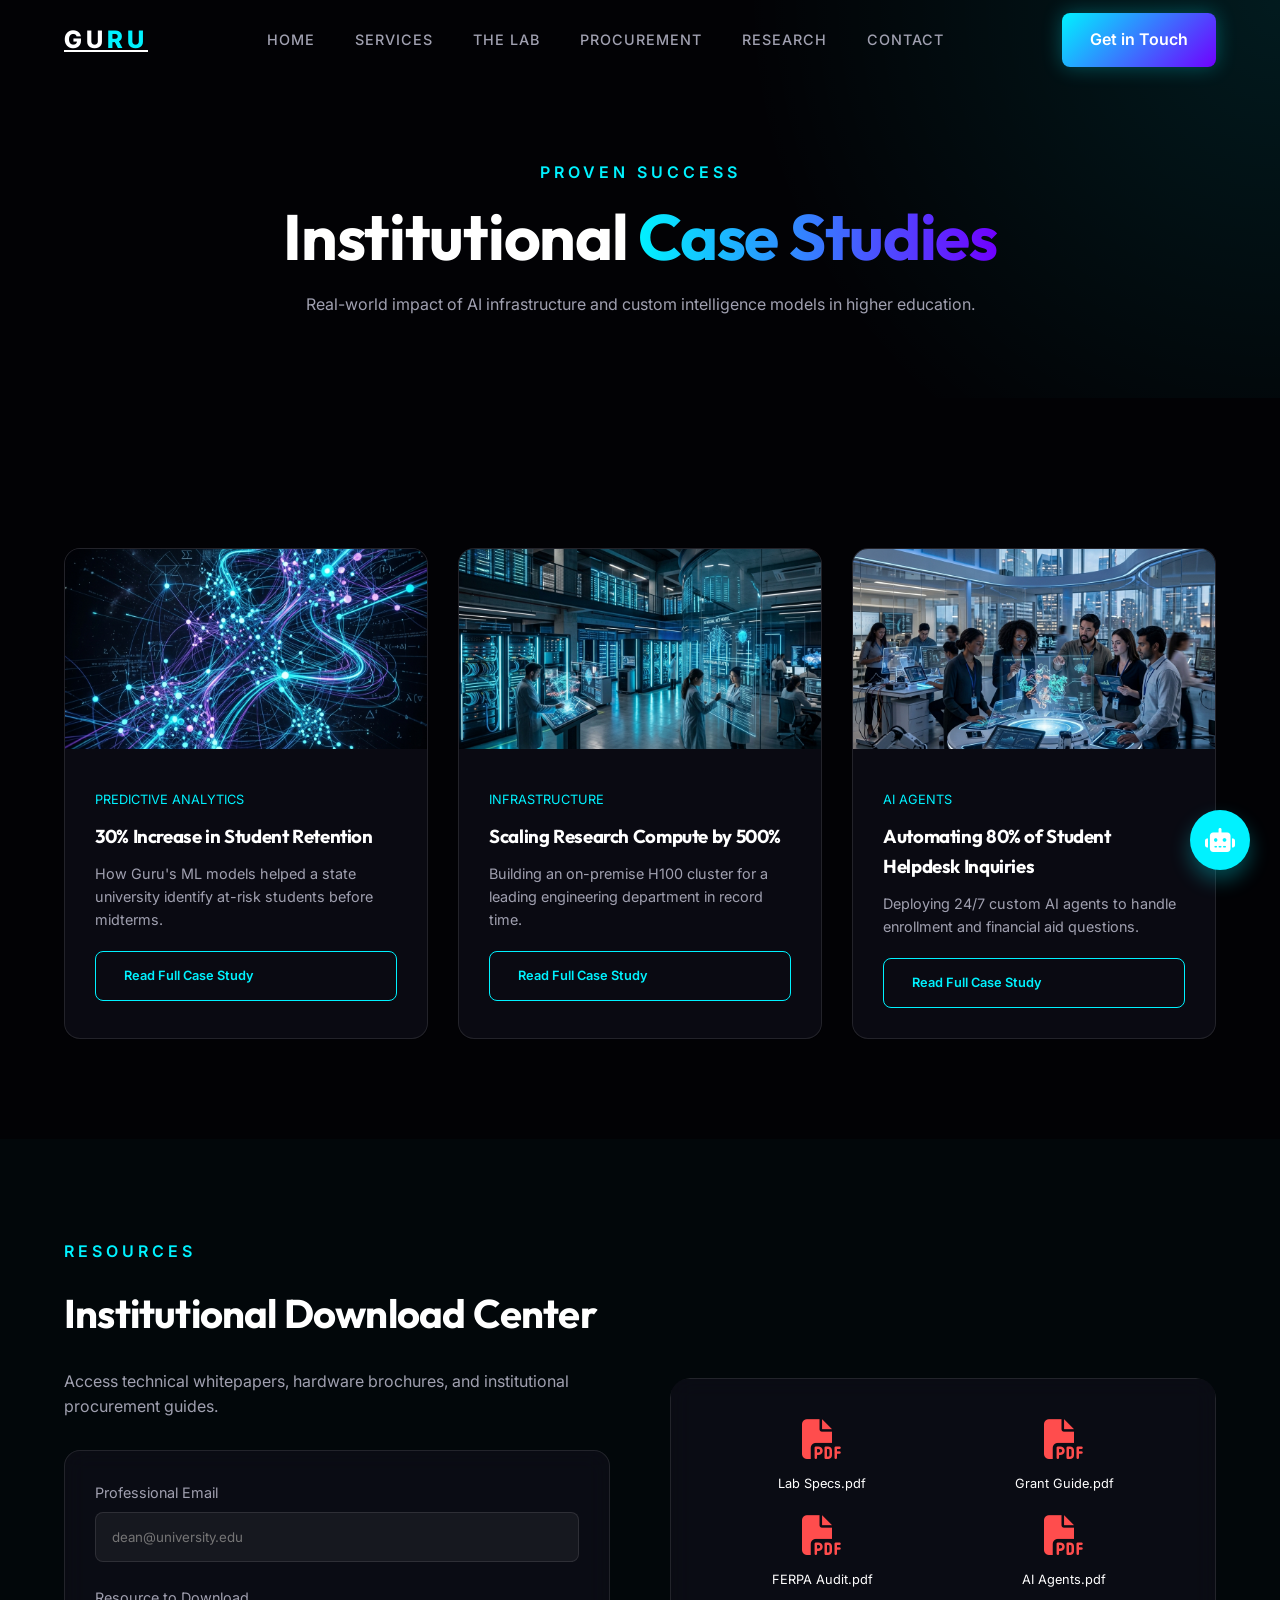
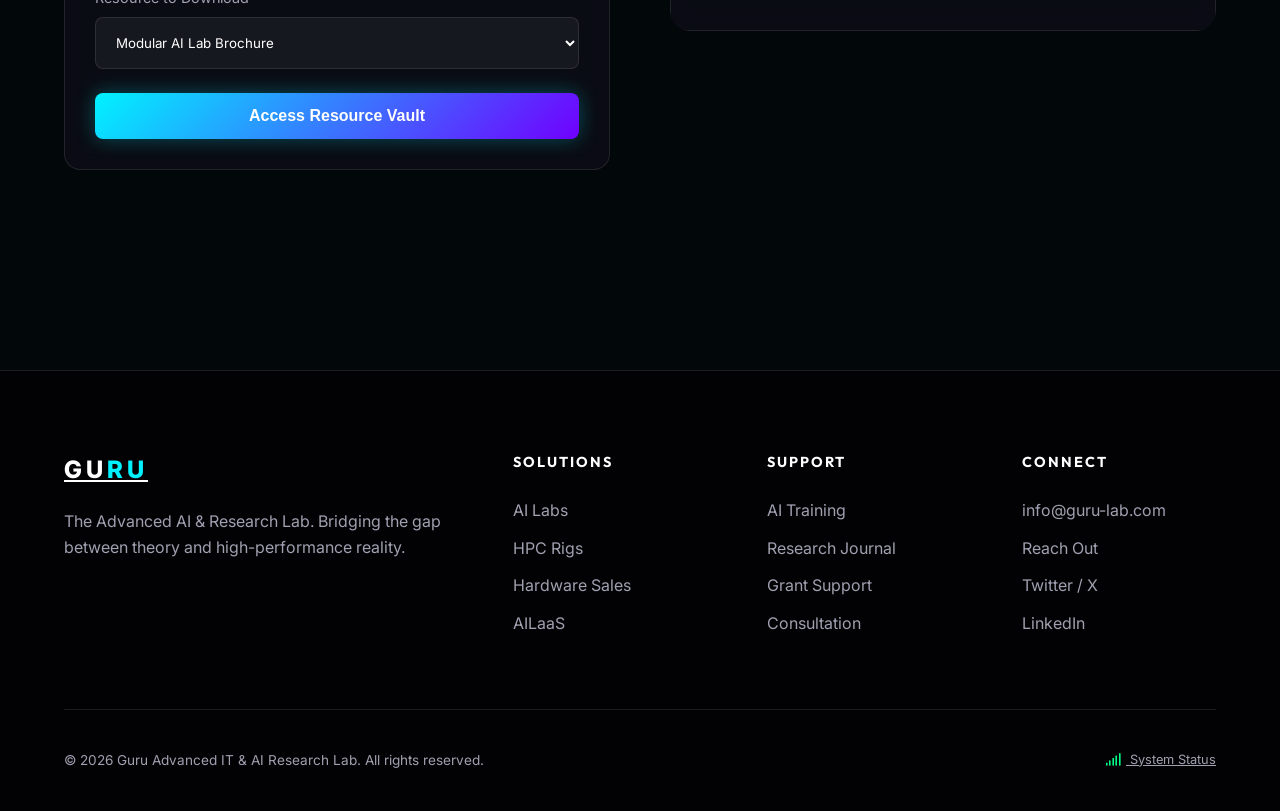
==== case-studies.html @ ab7b21ba "Initial commit: Guru AI & Research Lab Enterprise Platform" ====
<!DOCTYPE html>
<html lang="en">
<head>
    <meta charset="UTF-8">
    <meta name="viewport" content="width=device-width, initial-scale=1.0">
    <title>Case Studies | GURU AI & Research Lab</title>
    <link rel="preconnect" href="https://fonts.googleapis.com">
    <link rel="preconnect" href="https://fonts.gstatic.com" crossorigin>
    <link href="https://fonts.googleapis.com/css2?family=Inter:wght@300;400;500;600&family=Outfit:wght@500;600;700;800&display=swap" rel="stylesheet">
    <link rel="stylesheet" href="https://cdnjs.cloudflare.com/ajax/libs/font-awesome/6.4.0/css/all.min.css">
    <link rel="stylesheet" href="style.css">
</head>
<body>

    <!-- Navigation -->
    <nav class="scrolled">
        <div class="container">
            <a href="index.html" class="logo">GU<span>RU</span></a>
            <ul class="nav-links">
                <li><a href="index.html">Home</a></li>
                <li><a href="services.html">Services</a></li>
                <li><a href="lab.html">The Lab</a></li>
                <li><a href="procurement.html">Procurement</a></li>
                <li><a href="research.html">Research</a></li>
                <li><a href="contact.html">Contact</a></li>
            </ul>
            <a href="contact.html" class="btn btn-primary">Get in Touch</a>
        </div>
    </nav>

    <!-- Hero -->
    <section class="subpage-hero">
        <div class="container">
            <div class="reveal active">
                <span class="hero-tagline">Proven Success</span>
                <h1>Institutional <span>Case Studies</span></h1>
                <p style="color: var(--text-secondary); max-width: 700px; margin: 0 auto;">
                    Real-world impact of AI infrastructure and custom intelligence models in higher education.
                </p>
            </div>
        </div>
    </section>

    <!-- Case Studies Grid -->
    <section class="section">
        <div class="container">
            <div class="services-grid">
                <!-- Case 1 -->
                <div class="glass reveal" style="padding: 0; overflow: hidden;">
                    <img src="guru_ai_research_1778863676596.png" alt="University Retention" style="width: 100%; height: 200px; object-fit: cover;">
                    <div style="padding: 30px;">
                        <span style="color: var(--accent-blue); font-size: 0.8rem; text-transform: uppercase;">Predictive Analytics</span>
                        <h3 style="margin: 10px 0;">30% Increase in Student Retention</h3>
                        <p style="color: var(--text-secondary); font-size: 0.9rem; margin-bottom: 20px;">
                            How Guru's ML models helped a state university identify at-risk students before midterms.
                        </p>
                        <a href="#" class="btn btn-outline" style="width: 100%; font-size: 0.8rem;">Read Full Case Study</a>
                    </div>
                </div>

                <!-- Case 2 -->
                <div class="glass reveal" style="padding: 0; overflow: hidden;">
                    <img src="guru_hero_lab_1778863642783.png" alt="HPC Cluster" style="width: 100%; height: 200px; object-fit: cover;">
                    <div style="padding: 30px;">
                        <span style="color: var(--accent-blue); font-size: 0.8rem; text-transform: uppercase;">Infrastructure</span>
                        <h3 style="margin: 10px 0;">Scaling Research Compute by 500%</h3>
                        <p style="color: var(--text-secondary); font-size: 0.9rem; margin-bottom: 20px;">
                            Building an on-premise H100 cluster for a leading engineering department in record time.
                        </p>
                        <a href="#" class="btn btn-outline" style="width: 100%; font-size: 0.8rem;">Read Full Case Study</a>
                    </div>
                </div>

                <!-- Case 3 -->
                <div class="glass reveal" style="padding: 0; overflow: hidden;">
                    <img src="guru_ai_training_1778864810027.png" alt="AI Agents" style="width: 100%; height: 200px; object-fit: cover;">
                    <div style="padding: 30px;">
                        <span style="color: var(--accent-blue); font-size: 0.8rem; text-transform: uppercase;">AI Agents</span>
                        <h3 style="margin: 10px 0;">Automating 80% of Student Helpdesk Inquiries</h3>
                        <p style="color: var(--text-secondary); font-size: 0.9rem; margin-bottom: 20px;">
                            Deploying 24/7 custom AI agents to handle enrollment and financial aid questions.
                        </p>
                        <a href="#" class="btn btn-outline" style="width: 100%; font-size: 0.8rem;">Read Full Case Study</a>
                    </div>
                </div>
            </div>
        </div>
    </section>

    <!-- Institutional Download Center -->
    <section class="section" style="background: rgba(0, 242, 255, 0.02);">
        <div class="container">
            <div class="feature-row">
                <div class="feature-content reveal">
                    <span class="hero-tagline">Resources</span>
                    <h2>Institutional <span>Download Center</span></h2>
                    <p style="color: var(--text-secondary); margin-bottom: 30px;">
                        Access technical whitepapers, hardware brochures, and institutional procurement guides.
                    </p>
                    <form class="glass" style="padding: 30px;">
                        <div class="form-group">
                            <label>Professional Email</label>
                            <input type="email" class="form-control" placeholder="dean@university.edu" required>
                        </div>
                        <div class="form-group">
                            <label>Resource to Download</label>
                            <select class="form-control">
                                <option>Modular AI Lab Brochure</option>
                                <option>HPC Cluster Specs (H100/A100)</option>
                                <option>FERPA Compliance Whitepaper</option>
                                <option>Predictive Analytics Methodology</option>
                            </select>
                        </div>
                        <button type="submit" class="btn btn-primary" style="width: 100%;">Access Resource Vault</button>
                    </form>
                </div>
                <div class="feature-image reveal">
                    <div class="glass" style="padding: 40px; display: grid; grid-template-columns: 1fr 1fr; gap: 20px;">
                        <div style="text-align: center;">
                            <i class="fa-solid fa-file-pdf" style="font-size: 40px; color: #ff4d4d; margin-bottom: 15px;"></i>
                            <p style="font-size: 0.8rem;">Lab Specs.pdf</p>
                        </div>
                        <div style="text-align: center;">
                            <i class="fa-solid fa-file-pdf" style="font-size: 40px; color: #ff4d4d; margin-bottom: 15px;"></i>
                            <p style="font-size: 0.8rem;">Grant Guide.pdf</p>
                        </div>
                        <div style="text-align: center;">
                            <i class="fa-solid fa-file-pdf" style="font-size: 40px; color: #ff4d4d; margin-bottom: 15px;"></i>
                            <p style="font-size: 0.8rem;">FERPA Audit.pdf</p>
                        </div>
                        <div style="text-align: center;">
                            <i class="fa-solid fa-file-pdf" style="font-size: 40px; color: #ff4d4d; margin-bottom: 15px;"></i>
                            <p style="font-size: 0.8rem;">AI Agents.pdf</p>
                        </div>
                    </div>
                </div>
            </div>
        </div>
    </section>

    <!-- Footer -->
    <footer>
        <div class="container">
            <div class="footer-grid">
                <div class="footer-brand">
                    <a href="index.html" class="logo">GU<span>RU</span></a>
                    <p>The Advanced AI & Research Lab. Bridging the gap between theory and high-performance reality.</p>
                </div>
                <div class="footer-links">
                    <h4>Solutions</h4>
                    <ul>
                        <li><a href="services.html">AI Labs</a></li>
                        <li><a href="lab.html">HPC Rigs</a></li>
                        <li><a href="procurement.html">Hardware Sales</a></li>
                        <li><a href="services.html">AILaaS</a></li>
                    </ul>
                </div>
                <div class="footer-links">
                    <h4>Support</h4>
                    <ul>
                        <li><a href="services.html">AI Training</a></li>
                        <li><a href="research.html">Research Journal</a></li>
                        <li><a href="services.html">Grant Support</a></li>
                        <li><a href="contact.html">Consultation</a></li>
                    </ul>
                </div>
                <div class="footer-links">
                    <h4>Connect</h4>
                    <ul>
                        <li><a href="mailto:info@guru-lab.com">info@guru-lab.com</a></li>
                        <li><a href="contact.html">Reach Out</a></li>
                        <li><a href="#">Twitter / X</a></li>
                        <li><a href="#">LinkedIn</a></li>
                    </ul>
                </div>
            </div>
            <div class="footer-bottom">
                <p>&copy; 2026 Guru Advanced IT & AI Research Lab. All rights reserved.</p>
                <a href="status.html" style="color: var(--text-secondary); font-size: 0.8rem;"><i class="fa-solid fa-signal" style="color: #00ff88; margin-right: 5px;"></i> System Status</a>
            </div>
        </div>
    </footer>

    <script src="main.js"></script>
</body>
</html>
---- style.css ----
/* 
    GURU AI & RESEARCH LAB - DESIGN SYSTEM
    A sophisticated, dark-themed design for advanced IT & AI solutions.
*/

:root {
    /* Colors */
    --bg-main: #020205;
    --bg-card: rgba(15, 15, 25, 0.7);
    --accent-blue: #00f2ff;
    --accent-cyan: #00d1ff;
    --accent-purple: #7000ff;
    --text-primary: #ffffff;
    --text-secondary: #a0a0b0;
    --glass-border: rgba(255, 255, 255, 0.1);
    --nav-height: 80px;
    
    /* Typography */
    --font-heading: 'Outfit', sans-serif;
    --font-body: 'Inter', sans-serif;
}

* {
    margin: 0;
    padding: 0;
    box-sizing: border-box;
}

body {
    background-color: var(--bg-main);
    color: var(--text-primary);
    font-family: var(--font-body);
    line-height: 1.6;
    overflow-x: hidden;
}

h1, h2, h3, h4, .brand {
    font-family: var(--font-heading);
    letter-spacing: -0.02em;
}

/* Glassmorphism Utility */
.glass {
    background: var(--bg-card);
    backdrop-filter: blur(12px);
    -webkit-backdrop-filter: blur(12px);
    border: 1px solid var(--glass-border);
    border-radius: 16px;
}

/* Layout Utilities */
.container {
    max-width: 1200px;
    margin: 0 auto;
    padding: 0 24px;
}

.section {
    padding: 100px 0;
}

/* Animations */
@keyframes fadeIn {
    from { opacity: 0; transform: translateY(20px); }
    to { opacity: 1; transform: translateY(0); }
}

.reveal {
    opacity: 0;
    transform: translateY(30px);
    transition: all 0.8s cubic-bezier(0.2, 0.8, 0.2, 1);
}

.reveal.active {
    opacity: 1;
    transform: translateY(0);
}

/* Buttons */
.btn {
    display: inline-block;
    padding: 14px 28px;
    border-radius: 8px;
    text-decoration: none;
    font-weight: 600;
    transition: all 0.3s ease;
    cursor: pointer;
    border: none;
    font-size: 1rem;
}

.btn-primary {
    background: linear-gradient(135deg, var(--accent-blue), var(--accent-purple));
    color: white;
    box-shadow: 0 0 20px rgba(0, 242, 255, 0.3);
}

.btn-primary:hover {
    transform: translateY(-2px);
    box-shadow: 0 0 30px rgba(0, 242, 255, 0.5);
}

.btn-outline {
    background: transparent;
    border: 1px solid var(--accent-blue);
    color: var(--accent-blue);
}

.btn-outline:hover {
    background: rgba(0, 242, 255, 0.1);
    transform: translateY(-2px);
}

/* Navigation */
nav {
    position: fixed;
    top: 0;
    left: 0;
    right: 0;
    height: var(--nav-height);
    z-index: 1000;
    transition: all 0.3s ease;
    display: flex;
    align-items: center;
}

nav.scrolled {
    background: rgba(2, 2, 5, 0.8);
    backdrop-filter: blur(10px);
    border-bottom: 1px solid var(--glass-border);
}

nav .container {
    display: flex;
    justify-content: space-between;
    align-items: center;
    width: 100%;
}

.logo {
    font-size: 24px;
    font-weight: 800;
    text-transform: uppercase;
    letter-spacing: 4px;
    color: var(--text-primary);
}

.logo span {
    color: var(--accent-blue);
}

.nav-links {
    display: flex;
    gap: 40px;
    list-style: none;
}

.nav-links a {
    text-decoration: none;
    color: var(--text-secondary);
    font-weight: 500;
    transition: color 0.3s ease;
    font-size: 0.9rem;
    text-transform: uppercase;
    letter-spacing: 1px;
}

.nav-links a:hover, .nav-links a.active {
    color: var(--accent-blue);
}

.nav-links a.active::after {
    content: '';
    position: absolute;
    bottom: -5px;
    left: 0;
    width: 100%;
    height: 2px;
    background: var(--accent-blue);
    box-shadow: 0 0 10px var(--accent-blue);
}

.nav-links a {
    position: relative;
}

/* Mobile Toggle */
.mobile-toggle {
    display: none;
    font-size: 24px;
    color: white;
    cursor: pointer;
    z-index: 1001;
}

/* Hero Section */
#hero {
    height: 100vh;
    display: flex;
    align-items: center;
    position: relative;
    overflow: hidden;
}

.hero-bg {
    position: absolute;
    top: 0;
    left: 0;
    width: 100%;
    height: 100%;
    z-index: -1;
}

.hero-bg img {
    width: 100%;
    height: 100%;
    object-fit: cover;
    opacity: 0.5;
}

.hero-overlay {
    position: absolute;
    top: 0;
    left: 0;
    width: 100%;
    height: 100%;
    background: radial-gradient(circle at center, transparent, var(--bg-main) 90%);
    z-index: 0;
}

.hero-content {
    position: relative;
    z-index: 1;
    max-width: 800px;
}

.hero-tagline {
    color: var(--accent-blue);
    text-transform: uppercase;
    letter-spacing: 4px;
    font-weight: 600;
    margin-bottom: 16px;
    display: block;
}

h1 {
    font-size: 4.5rem;
    line-height: 1.1;
    margin-bottom: 24px;
}

h1 span {
    background: linear-gradient(to right, var(--accent-blue), var(--accent-purple));
    -webkit-background-clip: text;
    -webkit-text-fill-color: transparent;
}

.hero-description {
    font-size: 1.25rem;
    color: var(--text-secondary);
    margin-bottom: 40px;
    max-width: 600px;
}

/* Services Grid */
.services-grid {
    display: grid;
    grid-template-columns: repeat(auto-fit, minmax(300px, 1fr));
    gap: 30px;
    margin-top: 50px;
}

.service-card {
    padding: 40px;
    transition: all 0.4s ease;
    position: relative;
    overflow: hidden;
}

.service-card:hover {
    transform: translateY(-10px);
    border-color: var(--accent-blue);
    box-shadow: 0 10px 30px rgba(0, 242, 255, 0.1);
}

.service-card i {
    font-size: 40px;
    color: var(--accent-blue);
    margin-bottom: 24px;
    display: block;
}

.service-card h3 {
    font-size: 1.5rem;
    margin-bottom: 16px;
}

.service-card ul {
    list-style: none;
    margin-top: 20px;
}

.service-card li {
    color: var(--text-secondary);
    margin-bottom: 12px;
    font-size: 0.95rem;
    display: flex;
    align-items: center;
    gap: 10px;
}

.service-card li::before {
    content: '→';
    color: var(--accent-blue);
}

/* Feature Section */
.feature-row {
    display: flex;
    align-items: center;
    gap: 60px;
    margin-bottom: 100px;
}

.feature-row.reverse {
    flex-direction: row-reverse;
}

.feature-image {
    flex: 1;
    border-radius: 20px;
    overflow: hidden;
    position: relative;
}

.feature-image img {
    width: 100%;
    display: block;
    transition: transform 0.5s ease;
}

.feature-image:hover img {
    transform: scale(1.05);
}

.feature-content {
    flex: 1;
}

.feature-content h2 {
    font-size: 2.5rem;
    margin-bottom: 24px;
}

/* Form */
.contact-container {
    max-width: 800px;
    margin: 0 auto;
}

.contact-form {
    padding: 50px;
}

.form-group {
    margin-bottom: 24px;
}

.form-group label {
    display: block;
    margin-bottom: 8px;
    color: var(--text-secondary);
    font-size: 0.9rem;
}

.form-control {
    width: 100%;
    padding: 16px;
    background: rgba(255, 255, 255, 0.05);
    border: 1px solid var(--glass-border);
    border-radius: 8px;
    color: white;
    font-family: inherit;
    transition: all 0.3s ease;
}

.form-control:focus {
    outline: none;
    border-color: var(--accent-blue);
    background: rgba(255, 255, 255, 0.1);
}

textarea.form-control {
    height: 150px;
    resize: none;
}

/* Footer */
footer {
    padding: 80px 0 40px;
    border-top: 1px solid var(--glass-border);
}

.footer-grid {
    display: grid;
    grid-template-columns: 2fr 1fr 1fr 1fr;
    gap: 60px;
}

.footer-brand .logo {
    margin-bottom: 20px;
    display: block;
}

.footer-brand p {
    color: var(--text-secondary);
}

.footer-links h4 {
    margin-bottom: 24px;
    text-transform: uppercase;
    letter-spacing: 2px;
    font-size: 0.9rem;
}

.footer-links ul {
    list-style: none;
}

.footer-links li {
    margin-bottom: 12px;
}

.footer-links a {
    text-decoration: none;
    color: var(--text-secondary);
    transition: color 0.3s ease;
}

.footer-links a:hover {
    color: var(--accent-blue);
}

.footer-bottom {
    margin-top: 60px;
    padding-top: 40px;
    border-top: 1px solid var(--glass-border);
    display: flex;
    justify-content: space-between;
    color: var(--text-secondary);
    font-size: 0.85rem;
}

/* Metrics Bar */
.metrics-bar {
    background: rgba(0, 242, 255, 0.05);
    border-top: 1px solid var(--glass-border);
    border-bottom: 1px solid var(--glass-border);
    padding: 15px 0;
    overflow: hidden;
    white-space: nowrap;
}

.metrics-track {
    display: inline-block;
    animation: scrollMetrics 30s linear infinite;
}

.metric-item {
    display: inline-block;
    margin-right: 60px;
    font-size: 0.85rem;
    font-family: var(--font-heading);
    color: var(--text-secondary);
}

.metric-item span {
    color: var(--accent-blue);
    font-weight: 700;
    margin-left: 8px;
}

@keyframes scrollMetrics {
    from { transform: translateX(0); }
    to { transform: translateX(-50%); }
}

/* Research Cards */
.research-grid {
    display: grid;
    grid-template-columns: repeat(auto-fit, minmax(350px, 1fr));
    gap: 30px;
}

.research-card {
    position: relative;
    overflow: hidden;
    height: 400px;
    display: flex;
    flex-direction: column;
    justify-content: flex-end;
    padding: 30px;
    border-radius: 16px;
    border: 1px solid var(--glass-border);
}

.research-card img {
    position: absolute;
    top: 0;
    left: 0;
    width: 100%;
    height: 100%;
    object-fit: cover;
    z-index: -1;
    filter: brightness(0.4) grayscale(0.5);
    transition: all 0.5s ease;
}

.research-card:hover img {
    filter: brightness(0.6) grayscale(0);
    transform: scale(1.05);
}

.research-card .category {
    font-size: 0.75rem;
    text-transform: uppercase;
    letter-spacing: 2px;
    color: var(--accent-blue);
    margin-bottom: 10px;
}

.research-card h3 {
    font-size: 1.5rem;
    margin-bottom: 15px;
}

/* Subpage Hero */
.subpage-hero {
    padding: 160px 0 80px;
    background: radial-gradient(circle at top right, rgba(0, 242, 255, 0.1), transparent 40%);
    text-align: center;
}

.subpage-hero h1 {
    font-size: 4rem;
    margin-bottom: 20px;
}

/* Tab System */
.tab-container {
    margin-top: 50px;
}

.tab-nav {
    display: flex;
    justify-content: center;
    gap: 20px;
    margin-bottom: 50px;
}

.tab-btn {
    padding: 12px 24px;
    background: transparent;
    border: 1px solid var(--glass-border);
    color: var(--text-secondary);
    border-radius: 30px;
    cursor: pointer;
    transition: all 0.3s ease;
}

.tab-btn.active {
    background: var(--accent-blue);
    color: var(--bg-main);
    border-color: var(--accent-blue);
}

/* Chat Widget */
.chat-widget {
    position: fixed;
    bottom: 30px;
    right: 30px;
    z-index: 2000;
}

.chat-btn {
    width: 60px;
    height: 60px;
    border-radius: 50%;
    background: var(--accent-blue);
    color: var(--primary-bg);
    display: flex;
    align-items: center;
    justify-content: center;
    font-size: 24px;
    cursor: pointer;
    box-shadow: 0 10px 20px rgba(0, 242, 255, 0.3);
    border: none;
    transition: transform 0.3s cubic-bezier(0.175, 0.885, 0.32, 1.275);
}

.chat-btn:hover {
    transform: scale(1.1);
}

.chat-window {
    position: absolute;
    bottom: 80px;
    right: 0;
    width: 350px;
    height: 450px;
    background: rgba(2, 2, 5, 0.95);
    backdrop-filter: blur(20px);
    border: 1px solid var(--glass-border);
    border-radius: 20px;
    display: flex;
    flex-direction: column;
    overflow: hidden;
    opacity: 0;
    visibility: hidden;
    transform: translateY(20px);
    transition: all 0.3s ease;
    box-shadow: 0 20px 40px rgba(0, 0, 0, 0.5);
}

.chat-window.active {
    opacity: 1;
    visibility: visible;
    transform: translateY(0);
}

.chat-header {
    background: var(--glass-bg);
    padding: 20px;
    border-bottom: 1px solid var(--glass-border);
    display: flex;
    align-items: center;
    gap: 12px;
}

.chat-header h4 { margin: 0; font-family: 'Outfit', sans-serif; }
.status-dot { width: 8px; height: 8px; border-radius: 50%; background: #00ff88; box-shadow: 0 0 10px #00ff88; }

.chat-body {
    flex: 1;
    padding: 20px;
    overflow-y: auto;
    display: flex;
    flex-direction: column;
    gap: 15px;
}

.chat-msg {
    padding: 12px 16px;
    border-radius: 15px;
    font-size: 0.9rem;
    max-width: 80%;
}

.chat-msg.bot { background: var(--glass-bg); align-self: flex-start; border: 1px solid var(--glass-border); }
.chat-msg.user { background: var(--accent-blue); color: var(--primary-bg); align-self: flex-end; }

.chat-input {
    padding: 15px;
    border-top: 1px solid var(--glass-border);
    display: flex;
    gap: 10px;
}

.chat-input input {
    flex: 1;
    background: rgba(255, 255, 255, 0.05);
    border: 1px solid var(--glass-border);
    border-radius: 10px;
    padding: 8px 12px;
    color: white;
}

/* Inventory Bars */
.inventory-container {
    margin-top: 40px;
}

.inventory-item {
    margin-bottom: 20px;
}

.inventory-header {
    display: flex;
    justify-content: space-between;
    margin-bottom: 8px;
    font-size: 0.9rem;
}

.inventory-track {
    height: 8px;
    background: rgba(255, 255, 255, 0.1);
    border-radius: 4px;
    overflow: hidden;
}

.inventory-fill {
    height: 100%;
    background: var(--accent-blue);
    box-shadow: 0 0 10px var(--accent-blue);
    width: 0;
    transition: width 1.5s cubic-bezier(0.4, 0, 0.2, 1);
}

/* Status Page */
.status-grid {
    display: grid;
    grid-template-columns: repeat(auto-fit, minmax(300px, 1fr));
    gap: 20px;
    margin-top: 40px;
}

.status-card {
    padding: 24px;
    display: flex;
    justify-content: space-between;
    align-items: center;
}

.status-label { display: flex; align-items: center; gap: 15px; }
.status-indicator { padding: 4px 12px; border-radius: 20px; font-size: 0.75rem; font-weight: 600; text-transform: uppercase; }
.status-online { background: rgba(0, 255, 136, 0.1); color: #00ff88; border: 1px solid rgba(0, 255, 136, 0.2); }

@media (max-width: 768px) {
    .mobile-toggle { display: block; }
    
    .nav-links {
        position: fixed;
        top: 0;
        right: -100%;
        width: 80%;
        max-width: 400px;
        height: 100vh;
        background: #020205;
        display: flex;
        flex-direction: column;
        justify-content: center;
        align-items: center;
        gap: 30px;
        transition: all 0.4s cubic-bezier(0.4, 0, 0.2, 1);
        z-index: 1000;
        border-left: 1px solid var(--glass-border);
        box-shadow: -10px 0 30px rgba(0, 0, 0, 0.5);
    }

    .nav-links.active {
        right: 0;
    }

    /* Mobile Overlay */
    .nav-overlay {
        position: fixed;
        top: 0;
        left: 0;
        width: 100%;
        height: 100%;
        background: rgba(0, 0, 0, 0.7);
        backdrop-filter: blur(4px);
        opacity: 0;
        visibility: hidden;
        transition: all 0.3s ease;
        z-index: 999;
    }

    .nav-overlay.active {
        opacity: 1;
        visibility: visible;
    }

    .nav-links a {
        font-size: 1.2rem;
    }

    h1 { font-size: 2.8rem; }
    .section { padding: 60px 0; }
    .footer-grid { grid-template-columns: 1fr; }
    .subpage-hero h1 { font-size: 3rem; }
}
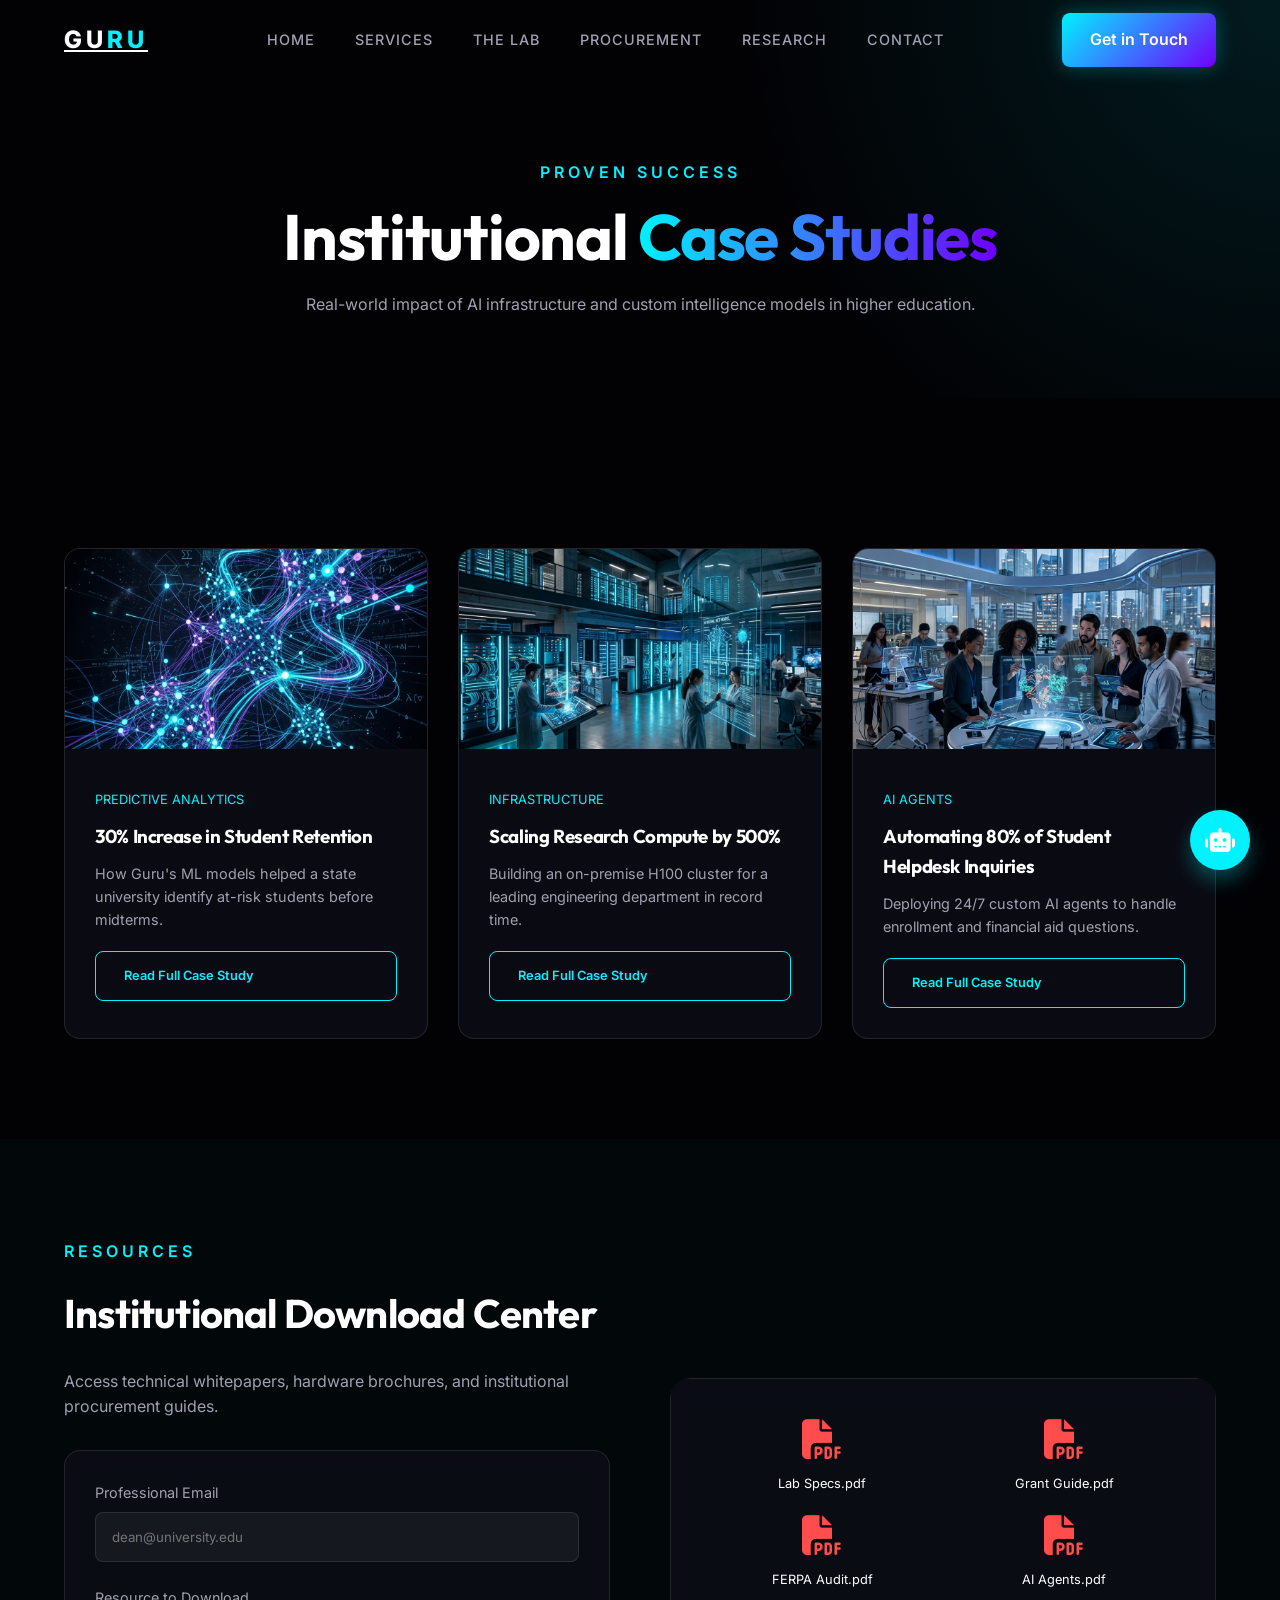
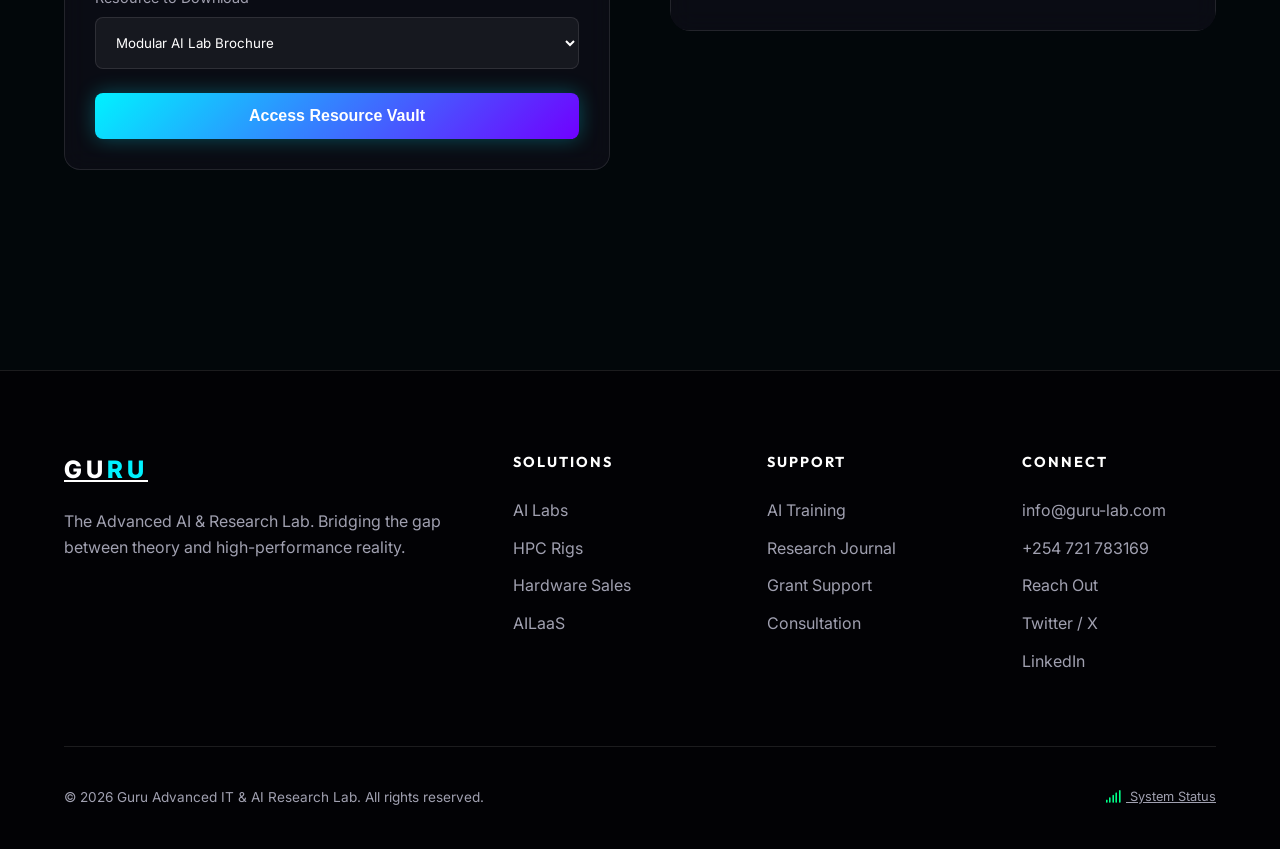
==== commit 533e804f: "Standardize contact phone number +254 721 783169 across all 8 pages" ====
--- a/case-studies.html
+++ b/case-studies.html
@@ -168,6 +168,7 @@
                     <h4>Connect</h4>
                     <ul>
                         <li><a href="mailto:info@guru-lab.com">info@guru-lab.com</a></li>
+                        <li><a href="tel:+254721783169">+254 721 783169</a></li>
                         <li><a href="contact.html">Reach Out</a></li>
                         <li><a href="#">Twitter / X</a></li>
                         <li><a href="#">LinkedIn</a></li>
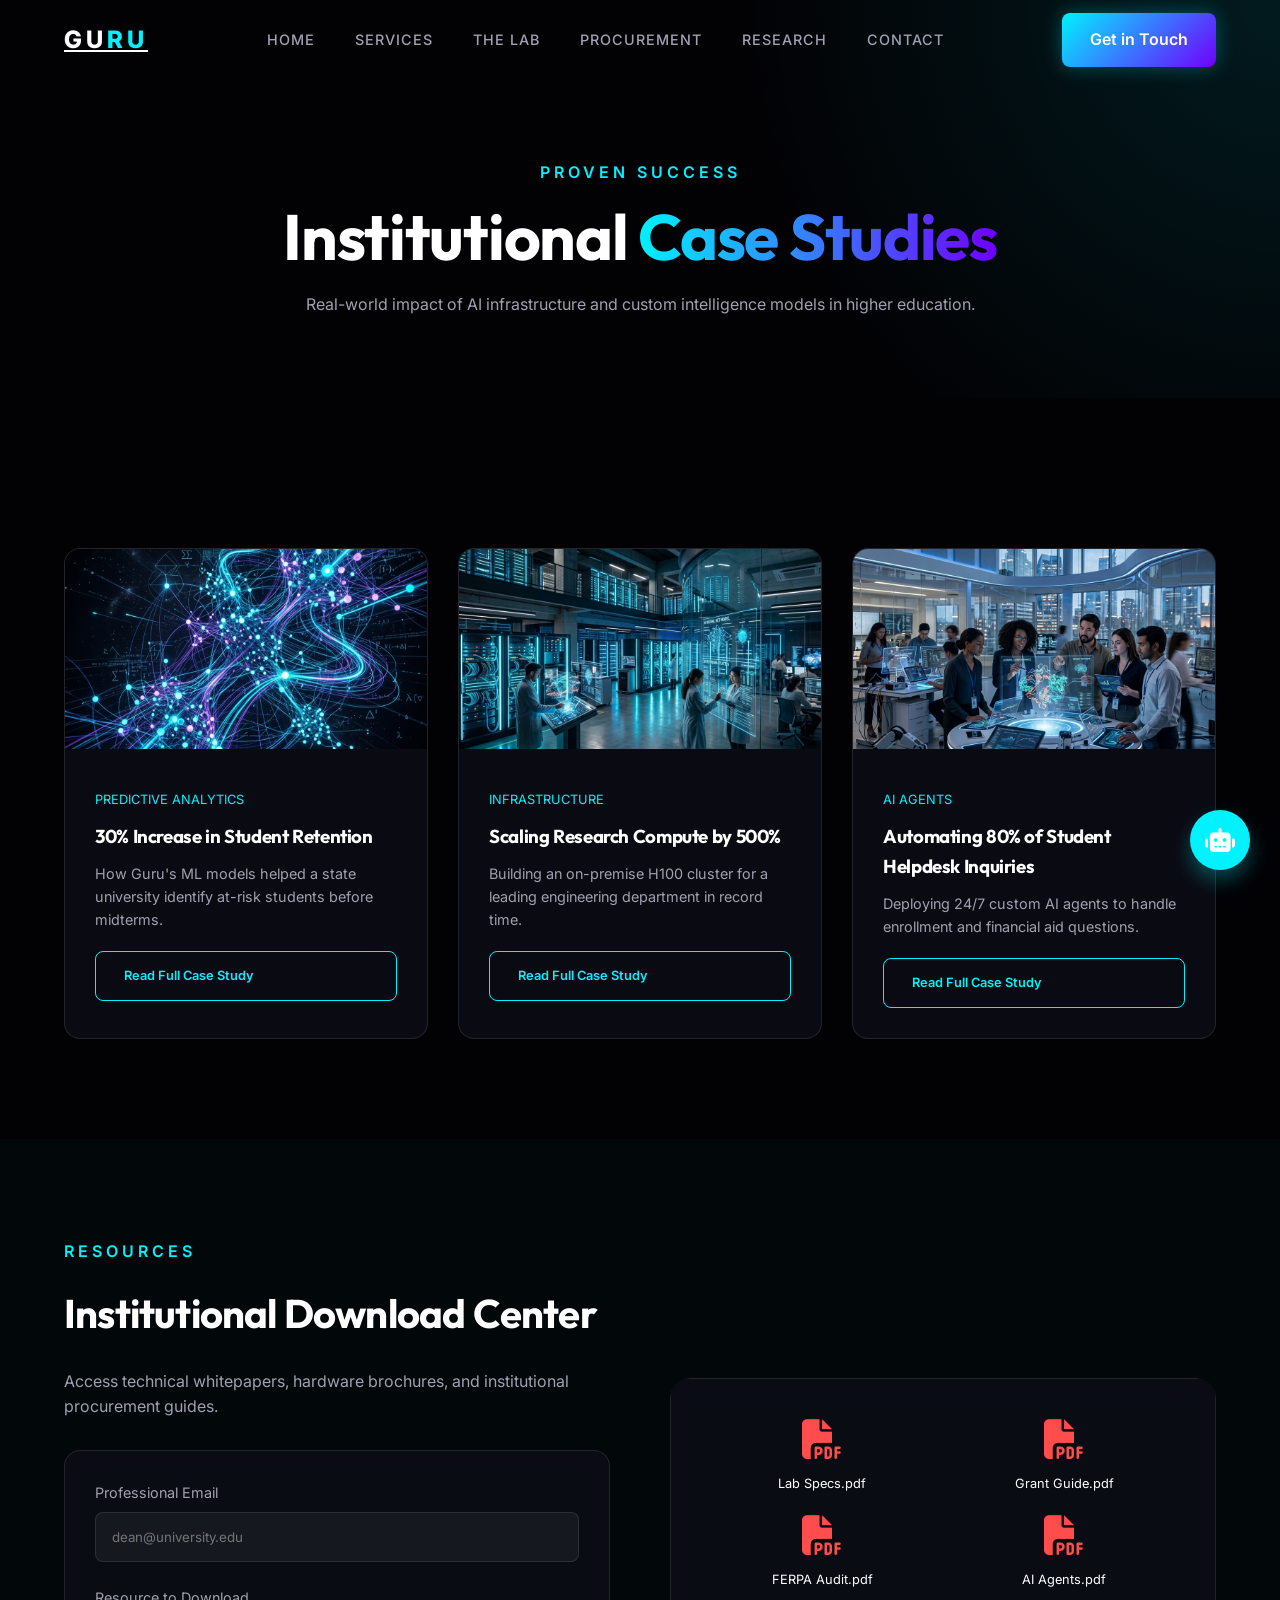
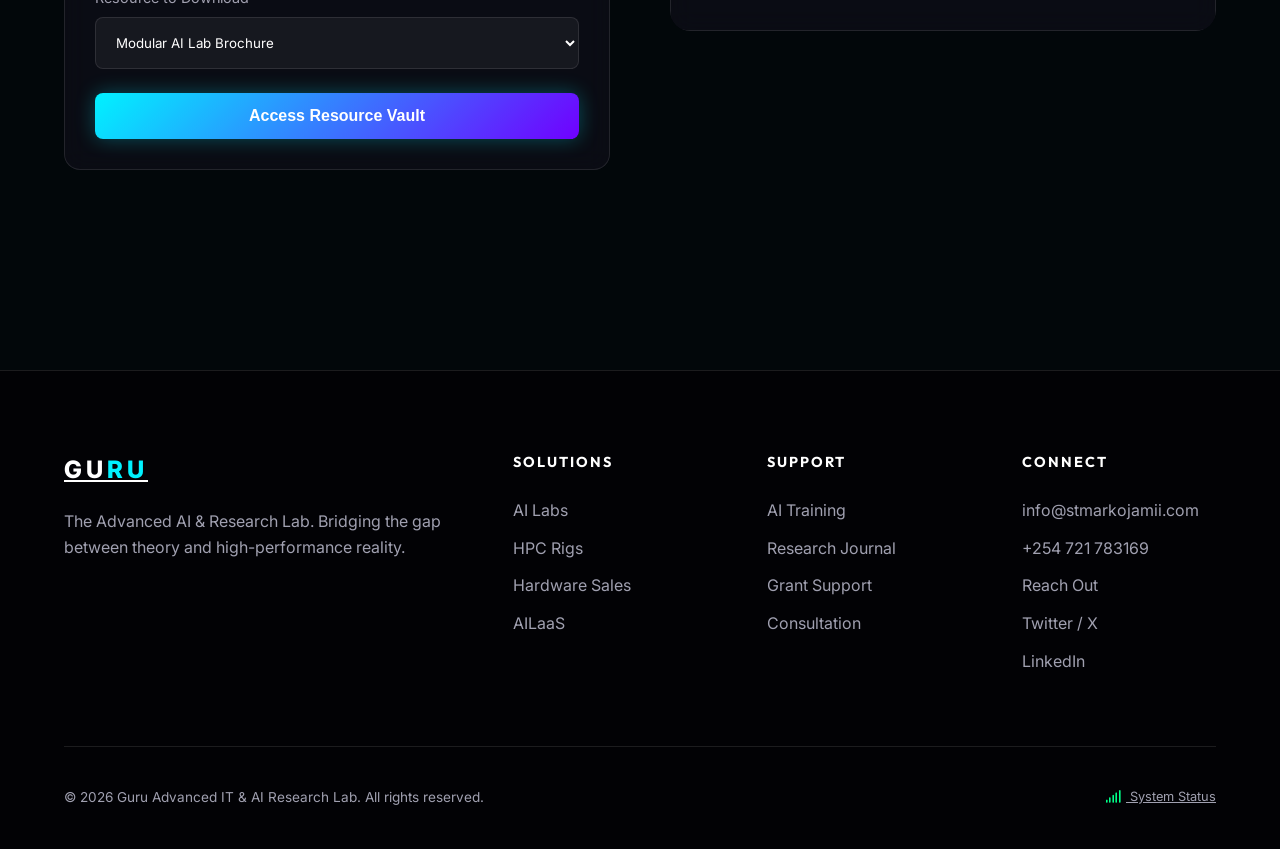
==== commit 66e5c448: "Update changes" ====
--- a/case-studies.html
+++ b/case-studies.html
@@ -8,6 +8,14 @@
     <link rel="preconnect" href="https://fonts.gstatic.com" crossorigin>
     <link href="https://fonts.googleapis.com/css2?family=Inter:wght@300;400;500;600&family=Outfit:wght@500;600;700;800&display=swap" rel="stylesheet">
     <link rel="stylesheet" href="https://cdnjs.cloudflare.com/ajax/libs/font-awesome/6.4.0/css/all.min.css">
+    
+    <!-- PWA & Mobile Meta Tags -->
+    <meta name="theme-color" content="#020205">
+    <meta name="apple-mobile-web-app-capable" content="yes">
+    <meta name="apple-mobile-web-app-status-bar-style" content="black-translucent">
+    <meta name="apple-mobile-web-app-title" content="GURU">
+    <link rel="apple-touch-icon" href="guru_hero_lab_1778863642783.png">
+
     <link rel="stylesheet" href="style.css">
 </head>
 <body>
@@ -167,7 +175,7 @@
                 <div class="footer-links">
                     <h4>Connect</h4>
                     <ul>
-                        <li><a href="mailto:info@guru-lab.com">info@guru-lab.com</a></li>
+                        <li><a href="mailto:info@stmarkojamii.com">info@stmarkojamii.com</a></li>
                         <li><a href="tel:+254721783169">+254 721 783169</a></li>
                         <li><a href="contact.html">Reach Out</a></li>
                         <li><a href="#">Twitter / X</a></li>
@@ -182,6 +190,26 @@
         </div>
     </footer>
 
+    <!-- Sticky Bottom Navigation (Mobile Only) -->
+    <div class="bottom-nav">
+        <a href="index.html" class="bottom-nav-item">
+            <i class="fa-solid fa-house"></i>
+            <span>Home</span>
+        </a>
+        <a href="services.html" class="bottom-nav-item">
+            <i class="fa-solid fa-microchip"></i>
+            <span>Services</span>
+        </a>
+        <a href="lab.html" class="bottom-nav-item">
+            <i class="fa-solid fa-flask"></i>
+            <span>The Lab</span>
+        </a>
+        <a href="contact.html" class="bottom-nav-item">
+            <i class="fa-solid fa-envelope"></i>
+            <span>Contact</span>
+        </a>
+    </div>
+
     <script src="main.js"></script>
 </body>
 </html>
--- a/style.css
+++ b/style.css
@@ -775,8 +775,60 @@
         font-size: 1.2rem;
     }
 
-    h1 { font-size: 2.8rem; }
-    .section { padding: 60px 0; }
+    h1 { font-size: 2.5rem; }
+    h2 { font-size: 2rem; }
+    .hero-description { font-size: 1rem; }
+    .section { padding: 40px 0; }
     .footer-grid { grid-template-columns: 1fr; }
-    .subpage-hero h1 { font-size: 3rem; }
-}
+    .subpage-hero h1 { font-size: 2.2rem; }
+    
+    .feature-row { flex-direction: column; gap: 30px; }
+    .feature-row.reverse { flex-direction: column; }
+    
+    /* Hide some elements on mobile to save space */
+    .metrics-bar { display: none; }
+    
+    /* Bottom Nav Padding */
+    body { padding-bottom: 70px; }
+}
+
+/* Sticky Bottom Navigation */
+.bottom-nav {
+    position: fixed;
+    bottom: 0;
+    left: 0;
+    right: 0;
+    height: 70px;
+    background: rgba(15, 15, 25, 0.95);
+    backdrop-filter: blur(10px);
+    display: none;
+    justify-content: space-around;
+    align-items: center;
+    border-top: 1px solid var(--glass-border);
+    z-index: 1000;
+}
+
+.bottom-nav-item {
+    display: flex;
+    flex-direction: column;
+    align-items: center;
+    text-decoration: none;
+    color: var(--text-secondary);
+    font-size: 0.7rem;
+    gap: 5px;
+    transition: all 0.3s ease;
+}
+
+.bottom-nav-item i {
+    font-size: 1.2rem;
+}
+
+.bottom-nav-item.active {
+    color: var(--accent-blue);
+}
+
+@media (max-width: 768px) {
+    .bottom-nav {
+        display: flex;
+    }
+}
